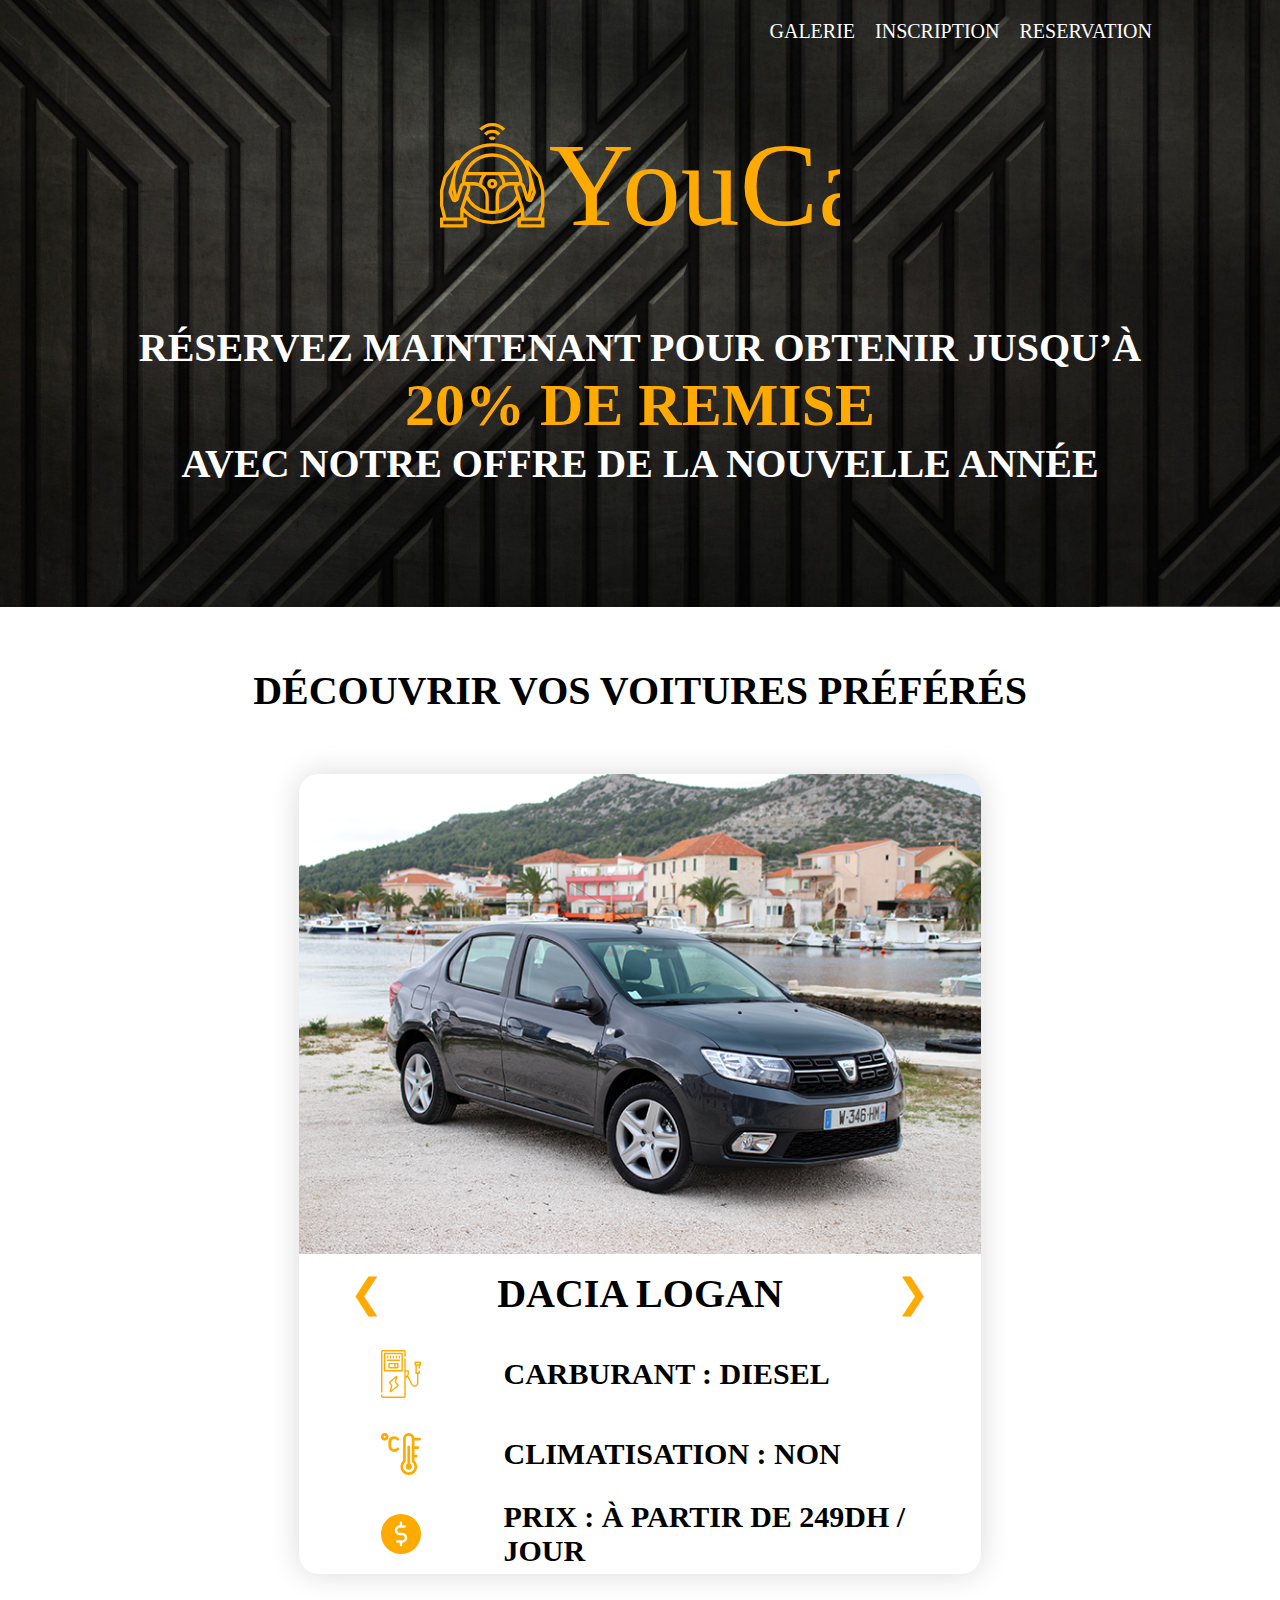
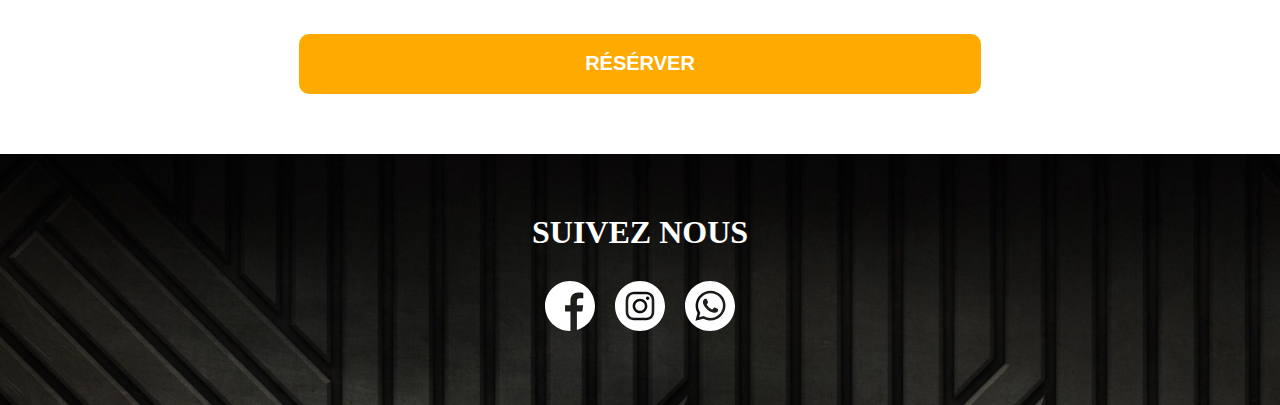
==== Location de Voiture/index.html @ 7d9938f0 "FirstCommit" ====
<!DOCTYPE html>
<html lang="en">
<head>
    <meta charset="UTF-8">
    <meta name="viewport" content="width=device-width, initial-scale=1.0">
    <meta http-equiv="X-UA-Compatible" content="ie=edge">
    <link rel="stylesheet" href="css/style.css">
    <title>YouCar</title>
</head>
<body>
    <header>
        <div class="header1">
            <div class="menu">
                <div class="menu1">
                    <div class="menua">
                        
                        
                    </div>
                    <div class="menub">
                        <a href="#">GALERIE</a>
                        <a href="html/inscription.html">INSCRIPTION</a>
                        <a href="html/reservation1.html">RESERVATION</a>
                    </div>
                </div>
            </div>
            <div class="blank"></div>
            <div class="header2">
                <img src="img/logo1.svg" alt="">
                <div class="blank"></div>
                <h1>RÉSERVEZ MAINTENANT POUR OBTENIR JUSQU’À</h1>
                <h2>20% DE REMISE</h2>
                <h1>AVEC NOTRE OFFRE DE LA NOUVELLE ANNÉE</h1>
                <div class="blank"></div>
                <div class="blank"></div>
            </div>
        </div>
    </header>
    <div class="blank"></div>
    <!-- A S I D E -->
    <aside>
        <h1 class="titre-aside"> Découvrir vos voitures préférés</h1>
        <div class="blank"></div>
        <div class="aside">
            <div class="aside1"></div>
            <div class="aside2">
                <div class="aside4">
                   <div class="aside4a">
                    <a id="fleche1" onclick="slide(false)">❮</a>
                   </div>
                   <div class="aside4b">
                       <h1 id="carModel">DACIA LOGAN</h1>
                   </div>
                   <div class="aside4a">
                    <a id="fleche2" onclick="slide(true)">❯</a>
                   </div>
                </div>
                <div class="aside4" id="prmtr">
                    <div class="aside4c">
                        <img src="img/carburant.svg" alt="">
                    </div>
                    <div class="aside4d">
                        <h1 id="carburant">Carburant : DIESEL</h1>
                    </div>
                 </div>
                 <div class="aside4" id="prmtr">
                    <div class="aside4c">
                        <img src="img/climatisation.svg" alt="">
                    </div>
                    <div class="aside4d">
                        <h1 id="climatisation">Climatisation : NON</h1>
                    </div>
                 </div>
                 <div class="aside4" id="prmtr">
                    <div class="aside4c">
                        <img src="img/price.svg" alt="">
                    </div>
                    <div class="aside4d">
                        <h1 id="price">Prix : à Partir de 249Dh / Jour</h1>
                    </div>
                 </div>
            </div>
        </div>
        <div class="blank"></div>
        <button onclick="href()" class="reservation-button">résérver</button>
    </aside>
    <div class="blank"></div>
    <!-- F O O T E R -->
    <footer>
        <div class="blank"></div>
        <div class="footer">
            <h1>SUIVEZ NOUS</h1>
            <div class="footer-icn">
                <a href="https://facebook.com">
                <img src="img/facebook.svg" alt="" class="rs"></a>
                <a href="https://instagram.com">
                <img src="img/instagram.svg" alt="" class="rs"></a>
                <a href="https://whatsapp.com">
                <img src="img/whatsapp.svg" alt="" class="rs"></a>
            </div>
        </div>
        <div class="blank"></div>
    </footer>
    <script src="js/script.js"></script>
</body>

</html>
---- Location de Voiture/css/style.css ----
.header1 .menu .menu1 .menua, .header1 .menu .menu1 .menub, .header2, aside .aside {
  display: -webkit-box;
  display: -ms-flexbox;
  display: flex;
  -webkit-box-align: center;
      -ms-flex-align: center;
          align-items: center;
}

aside .aside .aside1 {
  background-position: center;
  background-size: cover;
}

* {
  margin: 0px;
  padding: 0px;
}

.blank {
  height: 60px;
}

body {
  font-family: 'open sans';
  min-width: 320px;
  text-transform: uppercase;
}

.header1 {
  width: 100%;
  background-image: url(../img/10.jpg);
  background-position: bottom left;
  background-size: cover;
}

.header1 .menu {
  padding: 20px 0px;
}

.header1 .menu .menu1 {
  display: -webkit-box;
  display: -ms-flexbox;
  display: flex;
  width: 80%;
  margin: auto;
}

.header1 .menu .menu1 .menua {
  width: 50%;
}

.header1 .menu .menu1 .menua input {
  background: rgba(0, 0, 0, 0);
  border: none;
  font-size: 20px;
  padding: 10px;
  border-bottom: 0.5px solid white;
  outline: none;
  color: #fff;
  text-transform: uppercase;
}

.header1 .menu .menu1 .menua ::-webkit-input-placeholder {
  color: white;
}

.header1 .menu .menu1 .menua :-ms-input-placeholder {
  color: white;
}

.header1 .menu .menu1 .menua ::-ms-input-placeholder {
  color: white;
}

.header1 .menu .menu1 .menua ::placeholder {
  color: white;
}

.header1 .menu .menu1 .menua img {
  height: 30px;
  margin-right: 10px;
}

.header1 .menu .menu1 .menub {
  width: 50%;
  -webkit-box-pack: end;
      -ms-flex-pack: end;
          justify-content: flex-end;
}

.header1 .menu .menu1 .menub a {
  text-decoration: none;
  margin-left: 20px;
  color: #fff;
  font-size: 20px;
  -webkit-transition-duration: 300ms;
          transition-duration: 300ms;
}

.header1 .menu .menu1 .menub a:hover {
  text-shadow: 0px 0px 5px rgba(0, 0, 0, 0.5);
}

.header2 {
  -webkit-box-pack: center;
      -ms-flex-pack: center;
          justify-content: center;
  width: 80%;
  margin: auto;
  -webkit-box-orient: vertical;
  -webkit-box-direction: normal;
      -ms-flex-direction: column;
          flex-direction: column;
}

.header2 h1 {
  text-align: center;
  color: #fff;
  font-size: 40px;
}

.header2 h2 {
  text-align: center;
  color: #FFAA00;
  font-size: 60px;
}

.header2 img {
  width: 400px;
}

.brush {
  position: relative;
  bottom: 30px;
  width: 100%;
}

aside {
  display: -webkit-box;
  display: -ms-flexbox;
  display: flex;
  -webkit-box-orient: vertical;
  -webkit-box-direction: normal;
      -ms-flex-direction: column;
          flex-direction: column;
  -webkit-box-pack: center;
      -ms-flex-pack: center;
          justify-content: center;
  -webkit-box-align: center;
      -ms-flex-align: center;
          align-items: center;
  overflow: hidden;
}

aside #background {
  width: 100%;
  height: 100%;
  background-color: rgba(0, 0, 0, 0.8);
  position: absolute;
  display: none;
}

aside .titre-aside {
  text-transform: uppercase;
  text-align: center;
  font-size: 40px;
}

aside .aside {
  height: 800px;
  width: 53.33333%;
  margin: auto;
  -webkit-box-pack: center;
      -ms-flex-pack: center;
          justify-content: center;
  -webkit-box-orient: vertical;
  -webkit-box-direction: normal;
      -ms-flex-direction: column;
          flex-direction: column;
  -webkit-box-shadow: 0px 0px 30px 0 rgba(0, 0, 0, 0.15);
          box-shadow: 0px 0px 30px 0 rgba(0, 0, 0, 0.15);
  border-radius: 20px;
}

aside .aside .aside1 {
  height: 60%;
  width: 100%;
  background-image: url(../img/car1.png);
  border-top-left-radius: 20px;
  border-top-right-radius: 20px;
  display: -webkit-box;
  display: -ms-flexbox;
  display: flex;
  -webkit-box-pack: center;
      -ms-flex-pack: center;
          justify-content: center;
  -webkit-box-align: center;
      -ms-flex-align: center;
          align-items: center;
}

aside .aside .aside1 #fleche1 {
  font-size: 70px;
  position: absolute;
  left: 24%;
  top: 155%;
  text-decoration: none;
  color: #FFAA00;
  text-shadow: 1px 2px 0px #000000;
}

aside .aside .aside1 #fleche2 {
  font-size: 70px;
  position: absolute;
  right: 24%;
  top: 155%;
  text-decoration: none;
  color: #FFAA00;
  text-shadow: -1px 2px 0px #000000;
}

aside .aside .aside2 {
  height: 40%;
  width: 100%;
  display: -webkit-box;
  display: -ms-flexbox;
  display: flex;
  -webkit-box-orient: vertical;
  -webkit-box-direction: normal;
      -ms-flex-direction: column;
          flex-direction: column;
}

aside .aside .aside2 .aside4 {
  height: 25%;
  display: -webkit-box;
  display: -ms-flexbox;
  display: flex;
}

aside .aside .aside2 .aside4 .aside4a {
  width: 20%;
  display: -webkit-box;
  display: -ms-flexbox;
  display: flex;
  -webkit-box-align: center;
      -ms-flex-align: center;
          align-items: center;
  -webkit-box-pack: center;
      -ms-flex-pack: center;
          justify-content: center;
}

aside .aside .aside2 .aside4 .aside4a a {
  font-size: 40px;
  text-decoration: none;
  color: #FFAA00;
  padding: 3px 40px;
  -webkit-transition-duration: 500ms;
          transition-duration: 500ms;
  border-radius: 10px;
  -webkit-user-select: none;
     -moz-user-select: none;
      -ms-user-select: none;
          user-select: none;
  cursor: pointer;
}

aside .aside .aside2 .aside4 .aside4b {
  width: 60%;
  display: -webkit-box;
  display: -ms-flexbox;
  display: flex;
  -webkit-box-align: center;
      -ms-flex-align: center;
          align-items: center;
  -webkit-box-pack: center;
      -ms-flex-pack: center;
          justify-content: center;
}

aside .aside .aside2 .aside4 .aside4b h1 {
  font-size: 40px;
}

aside .aside .aside2 .aside4 .aside4a a:hover {
  background-color: #000000;
  -webkit-user-select: none;
     -moz-user-select: none;
      -ms-user-select: none;
          user-select: none;
}

aside .aside .aside2 .aside4 .aside4c {
  width: 30%;
  display: -webkit-box;
  display: -ms-flexbox;
  display: flex;
  -webkit-box-pack: center;
      -ms-flex-pack: center;
          justify-content: center;
  -webkit-box-align: center;
      -ms-flex-align: center;
          align-items: center;
}

aside .aside .aside2 .aside4 .aside4c img {
  width: 40px;
}

aside .aside .aside2 .aside4 .aside4d {
  width: 70%;
  display: -webkit-box;
  display: -ms-flexbox;
  display: flex;
  -webkit-box-pack: start;
      -ms-flex-pack: start;
          justify-content: flex-start;
  -webkit-box-align: center;
      -ms-flex-align: center;
          align-items: center;
}

aside .aside .aside2 .aside4 .aside4d h1 {
  font-size: 30px;
}

aside .reservation-button {
  width: 53.33333%;
  height: 60px;
  color: #fff;
  background-color: #FFAA00;
  border: none;
  cursor: pointer;
  font-size: 20px;
  font-weight: 700;
  text-transform: uppercase;
  border-radius: 10px;
  margin: auto;
  outline: none;
}

.inscription, .reservation {
  width: 600px;
  background-image: url(../img/res.jpg);
  background-size: cover;
  background-position: center;
  padding: 20px;
  border-radius: 40px;
  display: -webkit-box;
  display: -ms-flexbox;
  display: flex;
  -webkit-box-orient: vertical;
  -webkit-box-direction: normal;
      -ms-flex-direction: column;
          flex-direction: column;
  -webkit-box-align: center;
      -ms-flex-align: center;
          align-items: center;
}

.inscription h1, .reservation h1 {
  margin: auto;
  text-align: center;
  color: #fff;
  font-size: 40px;
}

.inscription .input-inscription, .inscription .button-inscription, .reservation .input-inscription, .reservation .button-inscription {
  width: 75%;
  margin: auto;
  display: -webkit-box;
  display: -ms-flexbox;
  display: flex;
  -webkit-box-orient: vertical;
  -webkit-box-direction: normal;
      -ms-flex-direction: column;
          flex-direction: column;
  margin-bottom: 30px;
}

.inscription .input-inscription label, .inscription .button-inscription label, .reservation .input-inscription label, .reservation .button-inscription label {
  margin-bottom: 10px;
  font-weight: 500;
  font-size: 20px;
  color: white;
}

.inscription .input-inscription input, .inscription .button-inscription input, .reservation .input-inscription input, .reservation .button-inscription input {
  width: 100%;
  height: 30px;
  background-color: rgba(0, 0, 0, 0);
  border: none;
  outline: none;
  font-weight: 500;
  border-bottom: 1px solid #fff;
  padding: 2px 10px;
  font-size: 15px;
  color: #fff;
  text-transform: uppercase;
}

.inscription .input-inscription ::-webkit-input-placeholder, .inscription .button-inscription ::-webkit-input-placeholder, .reservation .input-inscription ::-webkit-input-placeholder, .reservation .button-inscription ::-webkit-input-placeholder {
  color: rgba(255, 255, 255, 0.7);
  font-weight: 100;
}

.inscription .input-inscription :-ms-input-placeholder, .inscription .button-inscription :-ms-input-placeholder, .reservation .input-inscription :-ms-input-placeholder, .reservation .button-inscription :-ms-input-placeholder {
  color: rgba(255, 255, 255, 0.7);
  font-weight: 100;
}

.inscription .input-inscription ::-ms-input-placeholder, .inscription .button-inscription ::-ms-input-placeholder, .reservation .input-inscription ::-ms-input-placeholder, .reservation .button-inscription ::-ms-input-placeholder {
  color: rgba(255, 255, 255, 0.7);
  font-weight: 100;
}

.inscription .input-inscription ::placeholder, .inscription .button-inscription ::placeholder, .reservation .input-inscription ::placeholder, .reservation .button-inscription ::placeholder {
  color: rgba(255, 255, 255, 0.7);
  font-weight: 100;
}

.inscription .input-inscription select, .inscription .button-inscription select, .reservation .input-inscription select, .reservation .button-inscription select {
  width: 100%;
  background-color: transparent;
  border: none;
  outline: none;
  color: #fff;
}

.inscription .input-inscription select option, .inscription .button-inscription select option, .reservation .input-inscription select option, .reservation .button-inscription select option {
  color: black;
}

.inscription .input-inscription #periode-label, .inscription .button-inscription #periode-label, .reservation .input-inscription #periode-label, .reservation .button-inscription #periode-label {
  font-size: 14px;
  text-align: center;
  margin: 5px;
}

.inscription .button-inscription button, .reservation .button-inscription button {
  width: 100%;
  height: 50px;
  border: none;
  background-color: rgba(255, 255, 255, 0.1);
  color: #000000;
  border-radius: 10px;
  font-size: 22px;
  font-weight: 400;
  cursor: pointer;
  outline: none;
  -webkit-box-shadow: 0px 0px 2px 2px rgba(255, 255, 255, 0.3);
          box-shadow: 0px 0px 2px 2px rgba(255, 255, 255, 0.3);
  color: #fff;
  -webkit-user-select: none;
     -moz-user-select: none;
      -ms-user-select: none;
          user-select: none;
}

.inscription .choisir, .reservation .choisir {
  width: 90%;
  display: -webkit-box;
  display: -ms-flexbox;
  display: flex;
  -webkit-box-orient: vertical;
  -webkit-box-direction: normal;
      -ms-flex-direction: column;
          flex-direction: column;
}

.inscription .choisir h1, .reservation .choisir h1 {
  font-size: 40px;
  text-transform: uppercase;
}

.inscription .choisir a, .reservation .choisir a {
  text-decoration: none;
  color: #FFAA00;
  background-color: black;
  padding: 20px 50px;
  border-radius: 10px;
  font-size: 20px;
  font-weight: 500;
  text-transform: uppercase;
  text-align: center;
  cursor: pointer;
}

.reservation {
  width: 800px;
  background-image: url(../img/res.jpg);
  background-position: center;
  background-size: cover;
  border-radius: 20px;
  display: -webkit-box;
  display: -ms-flexbox;
  display: flex;
  -webkit-box-orient: vertical;
  -webkit-box-direction: normal;
      -ms-flex-direction: column;
          flex-direction: column;
  -webkit-box-pack: center;
      -ms-flex-pack: center;
          justify-content: center;
  -webkit-box-align: center;
      -ms-flex-align: center;
          align-items: center;
}

.reservation h1 {
  color: #fff;
  font-size: 40px;
  margin-bottom: 20px;
}

.reservation h2 {
  color: #fff;
  font-size: 25px;
  text-transform: uppercase;
  margin-bottom: 20px;
  text-align: center;
}

.reservation .image-reservation {
  width: 600px;
  height: 400px;
  background-image: url(../img/car1.png);
  background-position: center;
  background-size: cover;
  border-radius: 10px;
  margin-bottom: 20px;
}

.reservation #fleche1 {
  float: left;
  position: relative;
}

.reservation #fleche2 {
  float: right;
  position: relative;
}

.popup {
  width: 80%;
  display: -webkit-box;
  display: -ms-flexbox;
  display: flex;
  border-radius: 20px;
  padding: 20px;
  -webkit-box-orient: vertical;
  -webkit-box-direction: normal;
      -ms-flex-direction: column;
          flex-direction: column;
  -webkit-box-pack: center;
      -ms-flex-pack: center;
          justify-content: center;
  -webkit-box-align: center;
      -ms-flex-align: center;
          align-items: center;
  background-image: url(../img/4.png);
  background-size: cover;
  background-position: center;
  position: absolute;
  display: none;
  margin: 130px 0px;
}

.popup .voiture {
  background-image: url(../img/car1.png);
  background-position: center;
  background-size: cover;
  width: 500px;
  margin: auto;
  height: 300px;
  margin: 20px;
  border-radius: 20px;
}

.popup .info {
  display: -webkit-box;
  display: -ms-flexbox;
  display: flex;
  -webkit-box-orient: vertical;
  -webkit-box-direction: normal;
      -ms-flex-direction: column;
          flex-direction: column;
}

.popup .info a {
  color: #000000;
  text-align: center;
  margin: 15px;
  padding: 10px 0px;
  background-color: #FFAA00;
  border-radius: 10px;
  cursor: pointer;
  outline: none;
  font-weight: 700;
  font-size: 20px;
  -webkit-user-select: none;
     -moz-user-select: none;
      -ms-user-select: none;
          user-select: none;
  text-decoration: none;
}

.popup h1 {
  text-align: center;
  display: -webkit-inline-box;
  display: -ms-inline-flexbox;
  display: inline-flex;
  color: white;
}

.popup h1 p {
  padding: 0px 10px;
  color: #FFAA00;
}

footer {
  background-image: url(../img/10.jpg);
  background-position: top left;
  background-size: cover;
}

footer .footer {
  display: -webkit-box;
  display: -ms-flexbox;
  display: flex;
  -webkit-box-pack: center;
      -ms-flex-pack: center;
          justify-content: center;
  -webkit-box-align: center;
      -ms-flex-align: center;
          align-items: center;
  -webkit-box-orient: vertical;
  -webkit-box-direction: normal;
      -ms-flex-direction: column;
          flex-direction: column;
}

footer .footer h1 {
  color: #fff;
  margin-bottom: 20px;
}

footer .footer .footer-icn {
  display: -webkit-box;
  display: -ms-flexbox;
  display: flex;
  -ms-flex-wrap: wrap;
      flex-wrap: wrap;
}

footer .footer .footer-icn .rs {
  height: 50px;
  margin: 10px;
}

@media (max-width: 1200px) {
  .header1 .menu .menu1 .menua input {
    font-size: 17px;
  }
  .header1 .menu .menu1 .menub a {
    font-size: 17px;
  }
  .header1 .menu .menu1 .menua img {
    height: 26px;
  }
  .header2 h1 {
    font-size: 30px;
  }
  .header2 h2 {
    font-size: 50px;
  }
  .blank {
    height: 50px;
  }
  aside .aside, aside .reservation-button {
    width: 66.66667%;
  }
  aside .titre-aside {
    font-size: 36px;
  }
}

@media (max-width: 1000px) {
  .header1 .menu .menu1 {
    -webkit-box-orient: vertical;
    -webkit-box-direction: normal;
        -ms-flex-direction: column;
            flex-direction: column;
    -webkit-box-align: center;
        -ms-flex-align: center;
            align-items: center;
  }
  .header2 h1 {
    font-size: 26px;
  }
  .header1 .menu .menu1 .menua, .header1 .menu .menu1 .menub {
    width: 100%;
    -webkit-box-pack: center;
        -ms-flex-pack: center;
            justify-content: center;
    margin-bottom: 20px;
  }
  .blank {
    height: 30px;
  }
  .header1 .menu .menu1 .menua input {
    width: 80%;
  }
  .header1 .menu .menu1 .menub a {
    margin: 0px 20px;
  }
  aside .aside, aside .reservation-button {
    width: 80%;
  }
  .reservation, .popup {
    width: 85%;
  }
}

@media (max-width: 800px) {
  .header2 h1 {
    font-size: 20px;
  }
  .blank {
    height: 20px;
  }
  aside .titre-aside {
    font-size: 29px;
  }
  aside .aside {
    height: 600px;
  }
  aside .aside .aside2 .aside4 .aside4c img {
    width: 30px;
  }
  aside .aside .aside2 .aside4 .aside4d h1 {
    font-size: 20px;
  }
  aside .aside .aside2 .aside4 .aside4b h1 {
    font-size: 30px;
  }
  aside .aside .aside2 .aside4 .aside4a a {
    font-size: 30px;
    padding: 0px 20px;
  }
  .header2 img {
    width: 300px;
  }
  .header2 h2 {
    font-size: 40px;
  }
  .inscription, .reservation {
    width: 85%;
  }
  .reservation .image-reservation, .popup .voiture {
    width: 100%;
  }
  .reservation .choisir h1 {
    font-size: 30px;
  }
  .popup h1 {
    font-size: 18px;
  }
}

@media (max-width: 600px) {
  .header1 .menu .menu1 .menub a {
    font-size: 14px;
    margin: 0px 10px;
  }
  .header1 .menu .menu1 .menua, .header1 .menu .menu1 .menub {
    margin-bottom: 15px;
  }
  aside .aside .aside2 #prmtr {
    -webkit-box-orient: vertical;
    -webkit-box-direction: normal;
        -ms-flex-direction: column;
            flex-direction: column;
  }
  aside .aside .aside2 .aside4 .aside4c, aside .aside .aside2 .aside4 .aside4d {
    width: 100%;
    -webkit-box-pack: center;
        -ms-flex-pack: center;
            justify-content: center;
  }
  aside .aside .aside2 .aside4 .aside4b h1 {
    font-size: 25px;
  }
  aside .aside .aside2 {
    height: 60%;
  }
  aside .aside .aside1 {
    height: 40%;
  }
  footer .footer .footer-icn {
    width: 90%;
    -webkit-box-pack: center;
        -ms-flex-pack: center;
            justify-content: center;
  }
  .header1 .menu .menu1 .menub a {
    font-size: 12px;
    margin: 0px 7px;
  }
  aside .aside .aside2 .aside4 .aside4b h1 {
    font-size: 22px;
  }
  aside .aside .aside2 .aside4 .aside4d h1 {
    font-size: 17px;
  }
  aside .aside .aside2 .aside4 .aside4a a {
    font-size: 20px;
    padding: 0px 10px;
  }
  .header2 img {
    width: 270px;
  }
  .header2 h2 {
    font-size: 34px;
  }
  aside .aside {
    height: 450px;
  }
  footer .footer .footer-icn .rs {
    height: 30px;
    margin: 5px;
  }
  footer .footer h1 {
    font-size: 20px;
    margin-bottom: 10px;
  }
  footer .footer .footer-icn .rs {
    height: 40px;
    margin: 5px;
  }
  aside .titre-aside {
    font-size: 25px;
  }
  .inscription, .reservation, .popup {
    width: 85%;
    border-radius: 20px;
    padding: 10px;
  }
  .inscription h1 {
    font-size: 30px;
  }
  .inscription .input-inscription label, .inscription .button-inscription label {
    font-size: 16px;
  }
  .inscription .button-inscription button {
    font-size: 18px;
    height: 40px;
  }
  .reservation .image-reservation, .popup .voiture {
    height: 300px;
  }
  .reservation h1 {
    font-size: 30px;
  }
  .reservation h2 {
    font-size: 20px;
  }
  .popup h1 {
    font-size: 14px;
  }
}

@media (max-width: 400px) {
  .reservation .image-reservation, .popup .voiture {
    height: 230px;
  }
  .reservation h1 {
    font-size: 24px;
  }
  .reservation .input-inscription label {
    font-size: 14px;
  }
  aside .aside .aside2 .aside4 .aside4d h1 {
    font-size: 15px;
  }
  .reservation .input-inscription {
    width: 90%;
  }
  .popup h1 {
    font-size: 11px;
  }
}
/*# sourceMappingURL=style.css.map */
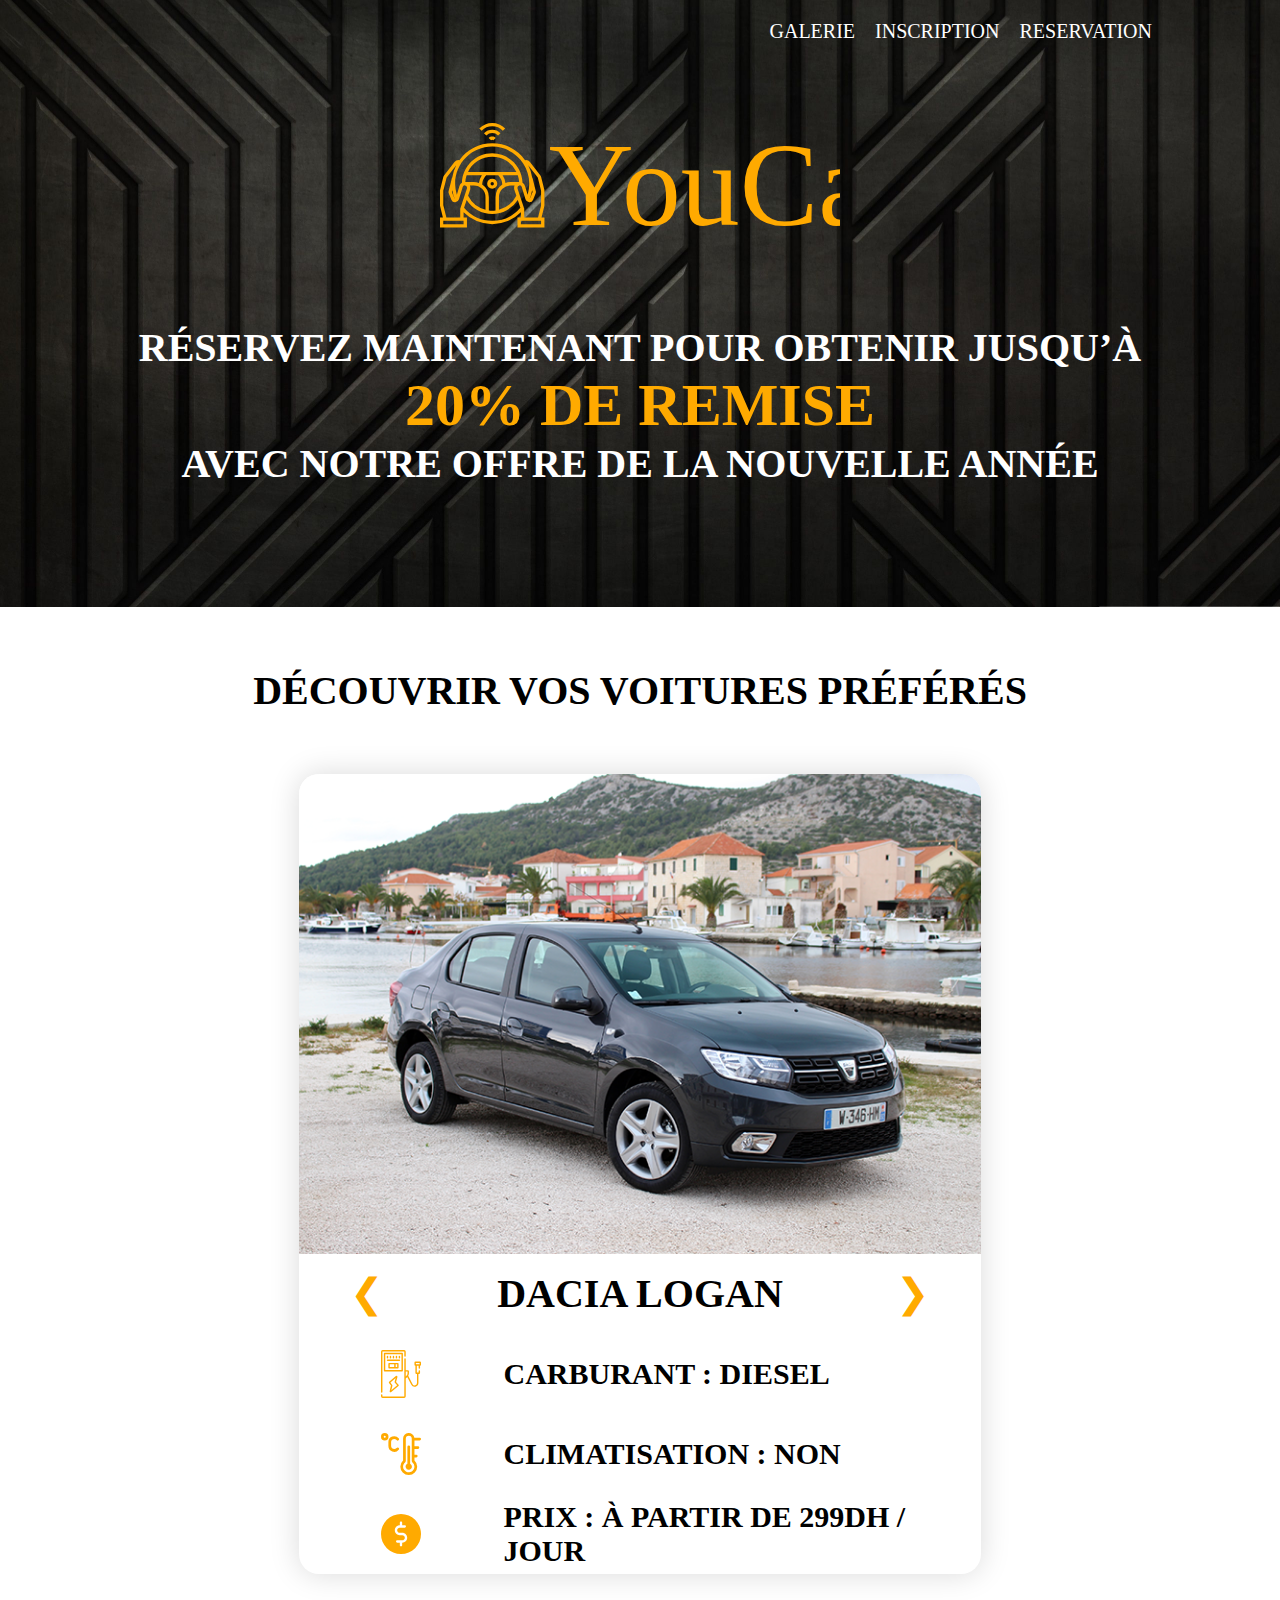
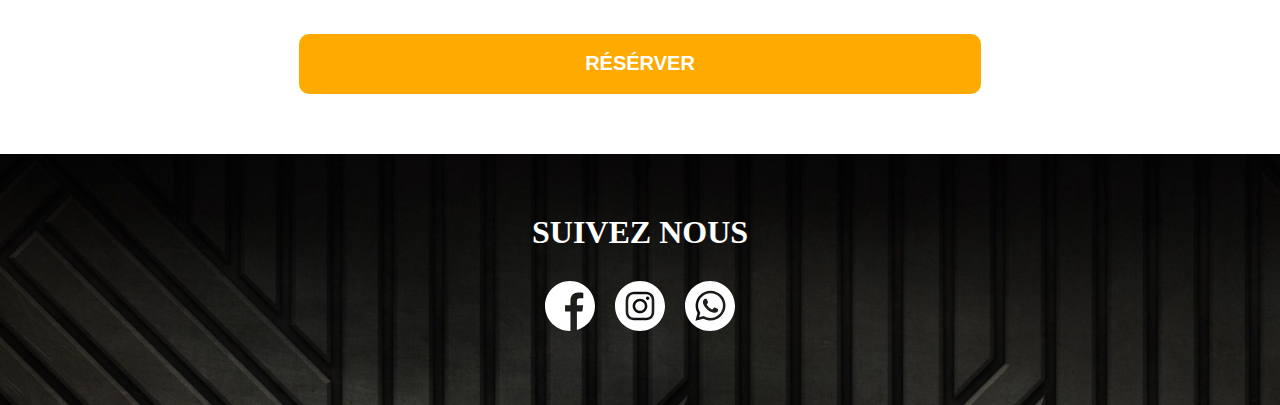
==== commit 6324b068: "Second Update "Index Page"" ====
--- a/Location de Voiture/index.html
+++ b/Location de Voiture/index.html
@@ -38,7 +38,7 @@
     <div class="blank"></div>
     <!-- A S I D E -->
     <aside>
-        <h1 class="titre-aside"> Découvrir vos voitures préférés</h1>
+        <h1 class="titre-aside"> Découvrir vos Voitures Préférés</h1>
         <div class="blank"></div>
         <div class="aside">
             <div class="aside1"></div>
@@ -75,7 +75,7 @@
                         <img src="img/price.svg" alt="">
                     </div>
                     <div class="aside4d">
-                        <h1 id="price">Prix : à Partir de 249Dh / Jour</h1>
+                        <h1 id="price">Prix : à Partir de 299Dh / Jour</h1>
                     </div>
                  </div>
             </div>
@@ -103,4 +103,4 @@
     <script src="js/script.js"></script>
 </body>
 
-</html>+</html>
